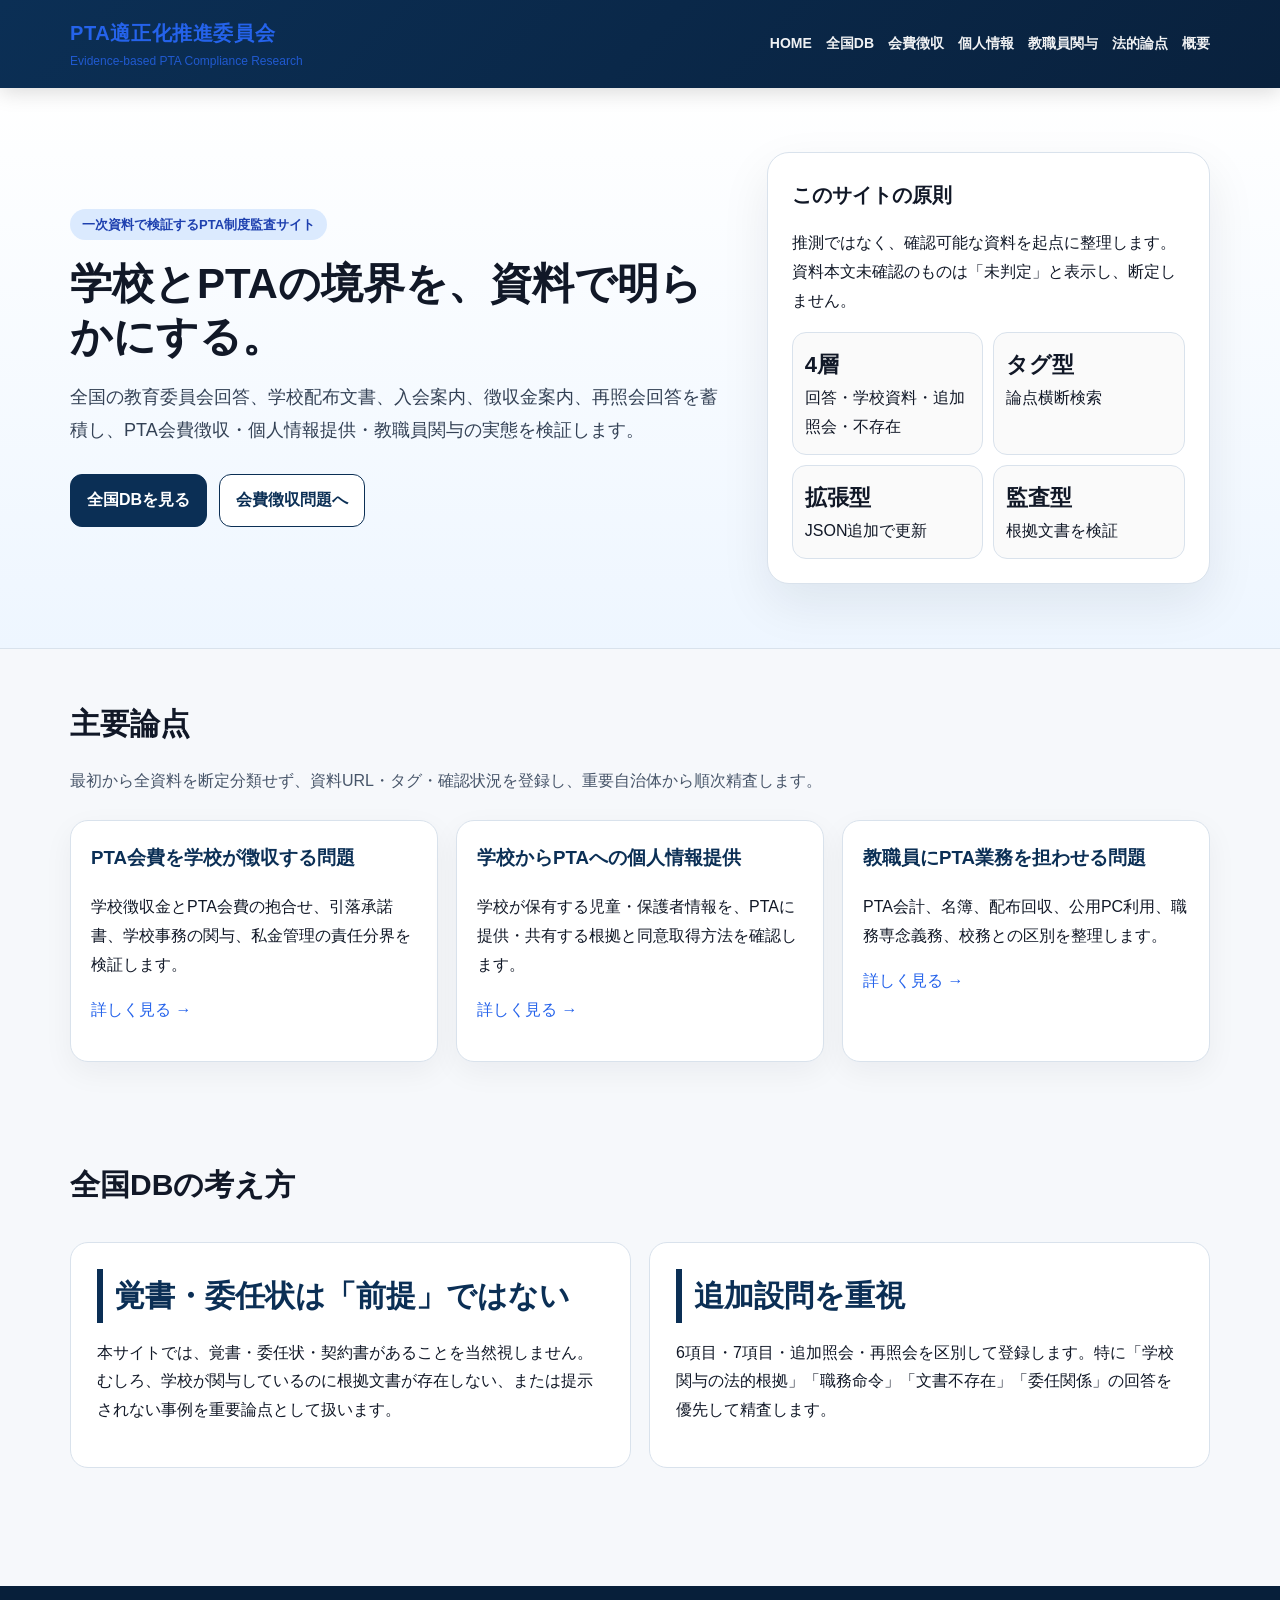
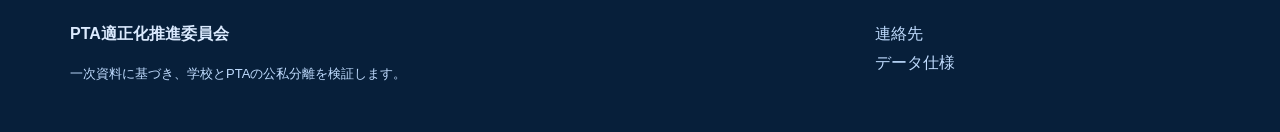
==== index.html @ 97c22751 "Add files via upload" ====
<!doctype html><html lang="ja"><head><meta charset="utf-8"><meta name="viewport" content="width=device-width,initial-scale=1"><title>PTA適正化推進委員会｜学校とPTAの境界を一次資料で検証</title><meta name="description" content="全国の教育委員会回答・学校配布文書・法令通知等に基づき、学校とPTAの公私分離を検証する研究サイトです。"><link rel="stylesheet" href="assets/style.css"></head><body><header class="site-header"><div class="container header-inner"><a class="brand" href="index.html"><span class="brand-title">PTA適正化推進委員会</span><span class="brand-sub">Evidence-based PTA Compliance Research</span></a><button class="nav-toggle">MENU</button><nav class="nav"><a href="index.html">HOME</a><a href="pages/database.html">全国DB</a><a href="pages/fee.html">会費徴収</a><a href="pages/privacy.html">個人情報</a><a href="pages/staff.html">教職員関与</a><a href="pages/legal.html">法的論点</a><a href="pages/contact.html">概要</a></nav></div></header><main><section class="hero"><div class="container hero-inner"><div><span class="eyebrow">一次資料で検証するPTA制度監査サイト</span><h1>学校とPTAの境界を、資料で明らかにする。</h1><p class="lead">全国の教育委員会回答、学校配布文書、入会案内、徴収金案内、再照会回答を蓄積し、PTA会費徴収・個人情報提供・教職員関与の実態を検証します。</p><div class="hero-actions"><a class="btn" href="pages/database.html">全国DBを見る</a><a class="btn secondary" href="pages/fee.html">会費徴収問題へ</a></div></div><aside class="hero-card"><h2>このサイトの原則</h2><p>推測ではなく、確認可能な資料を起点に整理します。資料本文未確認のものは「未判定」と表示し、断定しません。</p><div class="status-grid"><div class="status"><b>4層</b>回答・学校資料・追加照会・不存在</div><div class="status"><b>タグ型</b>論点横断検索</div><div class="status"><b>拡張型</b>JSON追加で更新</div><div class="status"><b>監査型</b>根拠文書を検証</div></div></aside></div></section><section class="section"><div class="container"><h2>主要論点</h2><p class="section-intro">最初から全資料を断定分類せず、資料URL・タグ・確認状況を登録し、重要自治体から順次精査します。</p><div class="cards"><article class="card"><h3>PTA会費を学校が徴収する問題</h3><p>学校徴収金とPTA会費の抱合せ、引落承諾書、学校事務の関与、私金管理の責任分界を検証します。</p><p><a href="pages/fee.html">詳しく見る →</a></p></article><article class="card"><h3>学校からPTAへの個人情報提供</h3><p>学校が保有する児童・保護者情報を、PTAに提供・共有する根拠と同意取得方法を確認します。</p><p><a href="pages/privacy.html">詳しく見る →</a></p></article><article class="card"><h3>教職員にPTA業務を担わせる問題</h3><p>PTA会計、名簿、配布回収、公用PC利用、職務専念義務、校務との区別を整理します。</p><p><a href="pages/staff.html">詳しく見る →</a></p></article></div></div></section><section class="section"><div class="container"><h2>全国DBの考え方</h2><div class="two-col"><div class="article"><h2>覚書・委任状は「前提」ではない</h2><p>本サイトでは、覚書・委任状・契約書があることを当然視しません。むしろ、学校が関与しているのに根拠文書が存在しない、または提示されない事例を重要論点として扱います。</p></div><div class="article"><h2>追加設問を重視</h2><p>6項目・7項目・追加照会・再照会を区別して登録します。特に「学校関与の法的根拠」「職務命令」「文書不存在」「委任関係」の回答を優先して精査します。</p></div></div></div></section></main><footer class="site-footer"><div class="container footer-inner"><div><b>PTA適正化推進委員会</b><p class="small">一次資料に基づき、学校とPTAの公私分離を検証します。</p></div><div><a href="pages/contact.html">連絡先</a><br><a href="data/schema.md">データ仕様</a></div></div></footer><script src="assets/app.js"></script></body></html>
---- assets/style.css ----
:root{--navy:#0b2f55;--navy2:#123f70;--blue:#2563eb;--sky:#eaf4ff;--ink:#111827;--muted:#6b7280;--line:#d9e2ec;--bg:#f6f8fb;--white:#fff;--red:#b91c1c;--amber:#b45309;--green:#047857;--black:#111827}*{box-sizing:border-box}body{margin:0;font-family:-apple-system,BlinkMacSystemFont,"Segoe UI","Noto Sans JP",sans-serif;color:var(--ink);background:var(--bg);line-height:1.8}a{color:var(--blue);text-decoration:none}a:hover{text-decoration:underline}.container{max-width:1180px;margin:auto;padding:0 20px}.site-header{background:linear-gradient(135deg,var(--navy),#09213d);color:#fff;position:sticky;top:0;z-index:20;box-shadow:0 4px 20px rgba(0,0,0,.15)}.header-inner{display:flex;align-items:center;justify-content:space-between;gap:20px;padding:15px 20px}.brand{display:flex;flex-direction:column}.brand-title{font-size:20px;font-weight:800;letter-spacing:.03em}.brand-sub{font-size:12px;opacity:.82}.nav-toggle{display:none;background:#fff;color:var(--navy);border:0;border-radius:999px;padding:8px 14px;font-weight:700}.nav{display:flex;gap:14px;align-items:center}.nav a{color:#fff;font-size:14px;font-weight:700;opacity:.94}.hero{background:linear-gradient(180deg,#fff,#eef6ff);border-bottom:1px solid var(--line)}.hero-inner{display:grid;grid-template-columns:1.2fr .8fr;gap:32px;align-items:center;padding:64px 20px}.eyebrow{display:inline-block;background:#dbeafe;color:#1e40af;border-radius:999px;padding:4px 12px;font-weight:800;font-size:13px}.hero h1{font-size:42px;line-height:1.25;margin:18px 0}.lead{font-size:18px;color:#334155}.hero-actions{display:flex;gap:12px;flex-wrap:wrap;margin-top:28px}.btn{display:inline-flex;align-items:center;justify-content:center;border-radius:12px;padding:11px 16px;font-weight:800;border:1px solid var(--navy);background:var(--navy);color:#fff}.btn.secondary{background:#fff;color:var(--navy)}.hero-card{background:#fff;border:1px solid var(--line);border-radius:22px;padding:24px;box-shadow:0 20px 50px rgba(15,23,42,.08)}.hero-card h2{margin-top:0;font-size:20px}.status-grid{display:grid;grid-template-columns:repeat(2,1fr);gap:10px}.status{border:1px solid var(--line);border-radius:14px;padding:12px;background:#fafafa}.status b{display:block;font-size:22px}.section{padding:48px 0}.section h2{font-size:30px;margin:0 0 10px}.section-intro{color:#475569;margin-bottom:24px}.cards{display:grid;grid-template-columns:repeat(3,1fr);gap:18px}.card{background:#fff;border:1px solid var(--line);border-radius:18px;padding:20px;box-shadow:0 10px 30px rgba(15,23,42,.05)}.card h3{margin-top:0;color:var(--navy)}.tag-list{display:flex;flex-wrap:wrap;gap:8px}.tag{display:inline-block;border-radius:999px;background:#eef2ff;color:#3730a3;font-size:12px;font-weight:800;padding:4px 10px}.risk-low{background:#d1fae5;color:#065f46}.risk-mid{background:#fef3c7;color:#92400e}.risk-high{background:#fee2e2;color:#991b1b}.risk-unknown{background:#e5e7eb;color:#374151}.table-wrap{overflow:auto;background:#fff;border:1px solid var(--line);border-radius:18px}table{border-collapse:collapse;width:100%;min-width:820px}th,td{padding:12px;border-bottom:1px solid var(--line);text-align:left;vertical-align:top;font-size:14px}th{background:#f1f5f9;color:#0f172a}.filters{display:flex;gap:10px;flex-wrap:wrap;margin:20px 0}.filters input,.filters select{padding:10px 12px;border:1px solid var(--line);border-radius:12px;background:#fff;min-width:180px}.page-title{background:#fff;border-bottom:1px solid var(--line)}.page-title .container{padding-top:42px;padding-bottom:36px}.page-title h1{margin:0;font-size:36px}.article{background:#fff;border:1px solid var(--line);border-radius:18px;padding:26px;margin:20px 0}.article h2{color:var(--navy);border-left:6px solid var(--navy);padding-left:12px}.notice{background:#fff7ed;border:1px solid #fed7aa;border-radius:16px;padding:16px}.site-footer{background:#071f3a;color:#dbeafe;margin-top:50px}.footer-inner{padding:34px 20px;display:grid;grid-template-columns:1.4fr .6fr;gap:24px}.footer-inner a{color:#bfdbfe}.small{font-size:13px;color:#64748b}.site-footer .small{color:#bfdbfe}.map-placeholder{height:360px;background:radial-gradient(circle at 30% 20%,#dbeafe,#fff 40%,#eff6ff);border:1px dashed #93c5fd;border-radius:18px;display:flex;align-items:center;justify-content:center;text-align:center;color:#1e3a8a;font-weight:800;padding:20px}.code{font-family:ui-monospace,SFMono-Regular,Menlo,Consolas,monospace;background:#0f172a;color:#e5e7eb;border-radius:14px;padding:16px;overflow:auto}.two-col{display:grid;grid-template-columns:1fr 1fr;gap:18px}.checklist li{margin:8px 0}.kbd{font-family:ui-monospace,SFMono-Regular,Menlo,Consolas,monospace;background:#e5e7eb;border-radius:6px;padding:2px 6px}@media(max-width:820px){.hero-inner,.cards,.two-col,.footer-inner{grid-template-columns:1fr}.nav{display:none;position:absolute;left:0;right:0;top:66px;background:#0b2f55;flex-direction:column;align-items:flex-start;padding:18px 20px}.nav.open{display:flex}.nav-toggle{display:block}.hero h1{font-size:32px}.header-inner{position:relative}.cards{gap:14px}}
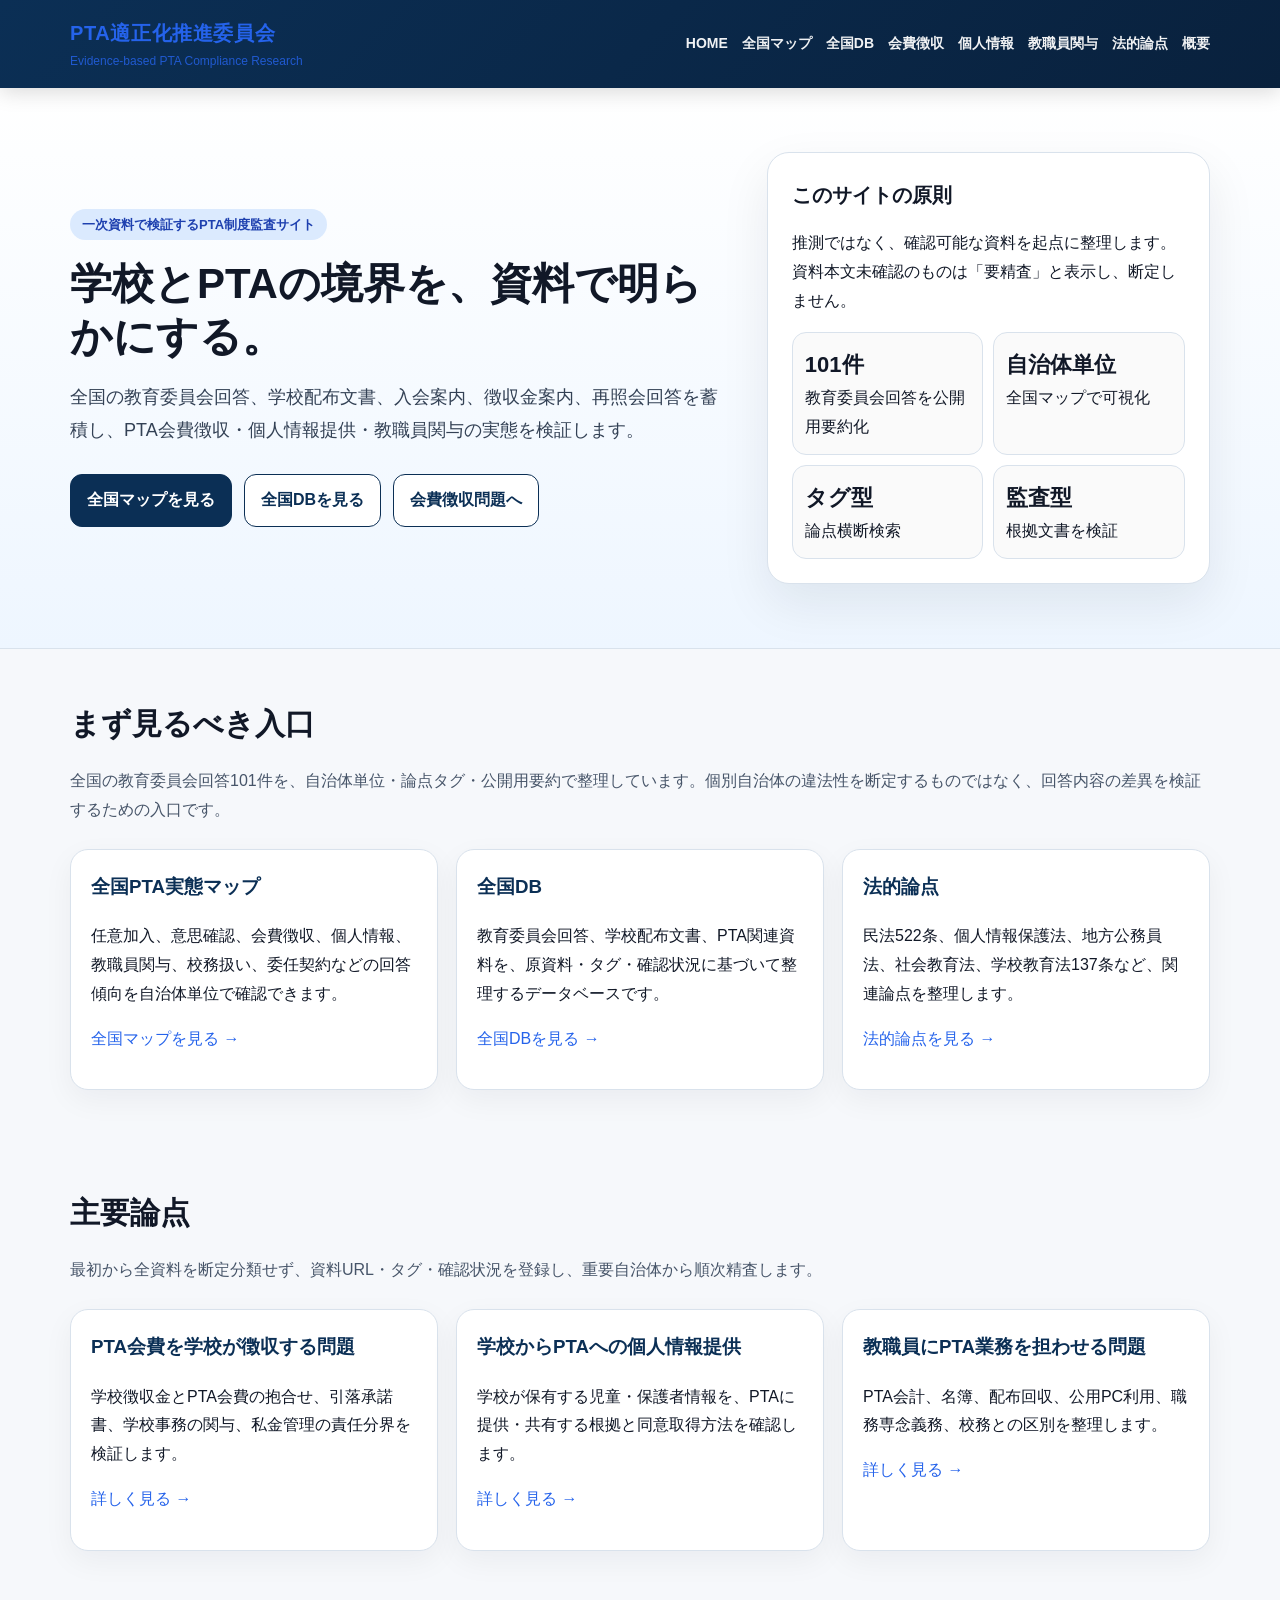
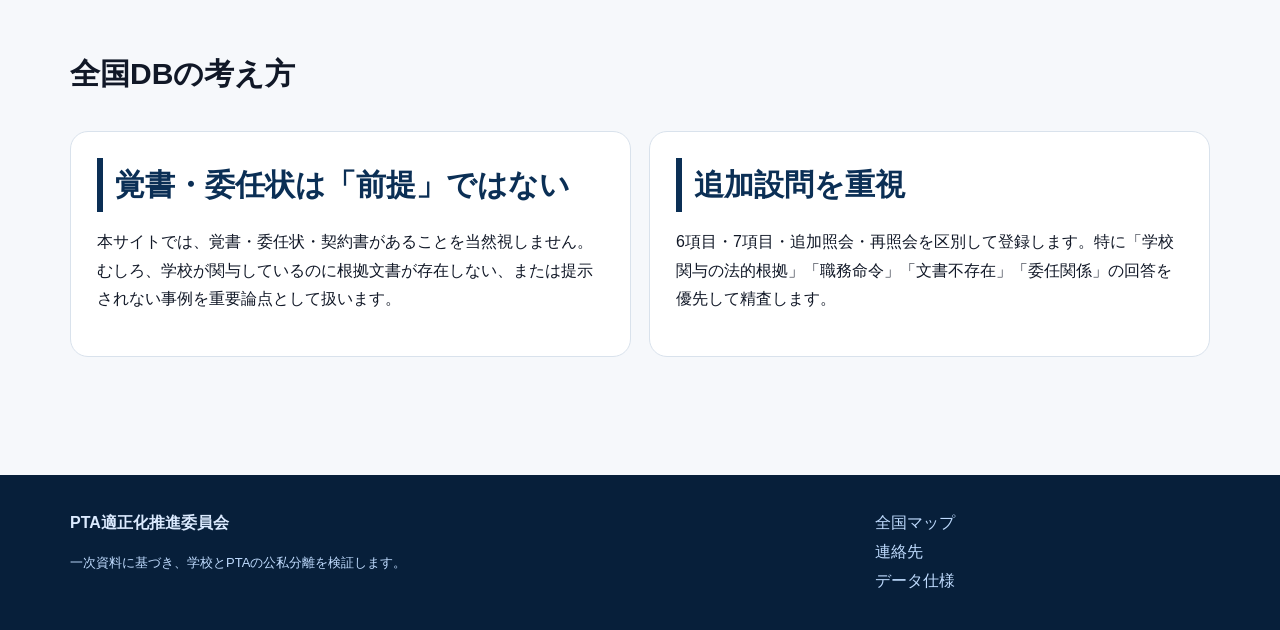
==== commit 73eb78b6: "Add national map entry point to homepage" ====
--- a/index.html
+++ b/index.html
@@ -1 +1 @@
-<!doctype html><html lang="ja"><head><meta charset="utf-8"><meta name="viewport" content="width=device-width,initial-scale=1"><title>PTA適正化推進委員会｜学校とPTAの境界を一次資料で検証</title><meta name="description" content="全国の教育委員会回答・学校配布文書・法令通知等に基づき、学校とPTAの公私分離を検証する研究サイトです。"><link rel="stylesheet" href="assets/style.css"></head><body><header class="site-header"><div class="container header-inner"><a class="brand" href="index.html"><span class="brand-title">PTA適正化推進委員会</span><span class="brand-sub">Evidence-based PTA Compliance Research</span></a><button class="nav-toggle">MENU</button><nav class="nav"><a href="index.html">HOME</a><a href="pages/database.html">全国DB</a><a href="pages/fee.html">会費徴収</a><a href="pages/privacy.html">個人情報</a><a href="pages/staff.html">教職員関与</a><a href="pages/legal.html">法的論点</a><a href="pages/contact.html">概要</a></nav></div></header><main><section class="hero"><div class="container hero-inner"><div><span class="eyebrow">一次資料で検証するPTA制度監査サイト</span><h1>学校とPTAの境界を、資料で明らかにする。</h1><p class="lead">全国の教育委員会回答、学校配布文書、入会案内、徴収金案内、再照会回答を蓄積し、PTA会費徴収・個人情報提供・教職員関与の実態を検証します。</p><div class="hero-actions"><a class="btn" href="pages/database.html">全国DBを見る</a><a class="btn secondary" href="pages/fee.html">会費徴収問題へ</a></div></div><aside class="hero-card"><h2>このサイトの原則</h2><p>推測ではなく、確認可能な資料を起点に整理します。資料本文未確認のものは「未判定」と表示し、断定しません。</p><div class="status-grid"><div class="status"><b>4層</b>回答・学校資料・追加照会・不存在</div><div class="status"><b>タグ型</b>論点横断検索</div><div class="status"><b>拡張型</b>JSON追加で更新</div><div class="status"><b>監査型</b>根拠文書を検証</div></div></aside></div></section><section class="section"><div class="container"><h2>主要論点</h2><p class="section-intro">最初から全資料を断定分類せず、資料URL・タグ・確認状況を登録し、重要自治体から順次精査します。</p><div class="cards"><article class="card"><h3>PTA会費を学校が徴収する問題</h3><p>学校徴収金とPTA会費の抱合せ、引落承諾書、学校事務の関与、私金管理の責任分界を検証します。</p><p><a href="pages/fee.html">詳しく見る →</a></p></article><article class="card"><h3>学校からPTAへの個人情報提供</h3><p>学校が保有する児童・保護者情報を、PTAに提供・共有する根拠と同意取得方法を確認します。</p><p><a href="pages/privacy.html">詳しく見る →</a></p></article><article class="card"><h3>教職員にPTA業務を担わせる問題</h3><p>PTA会計、名簿、配布回収、公用PC利用、職務専念義務、校務との区別を整理します。</p><p><a href="pages/staff.html">詳しく見る →</a></p></article></div></div></section><section class="section"><div class="container"><h2>全国DBの考え方</h2><div class="two-col"><div class="article"><h2>覚書・委任状は「前提」ではない</h2><p>本サイトでは、覚書・委任状・契約書があることを当然視しません。むしろ、学校が関与しているのに根拠文書が存在しない、または提示されない事例を重要論点として扱います。</p></div><div class="article"><h2>追加設問を重視</h2><p>6項目・7項目・追加照会・再照会を区別して登録します。特に「学校関与の法的根拠」「職務命令」「文書不存在」「委任関係」の回答を優先して精査します。</p></div></div></div></section></main><footer class="site-footer"><div class="container footer-inner"><div><b>PTA適正化推進委員会</b><p class="small">一次資料に基づき、学校とPTAの公私分離を検証します。</p></div><div><a href="pages/contact.html">連絡先</a><br><a href="data/schema.md">データ仕様</a></div></div></footer><script src="assets/app.js"></script></body></html>
+<!doctype html><html lang="ja"><head><meta charset="utf-8"><meta name="viewport" content="width=device-width,initial-scale=1"><title>PTA適正化推進委員会｜学校とPTAの境界を一次資料で検証</title><meta name="description" content="全国の教育委員会回答・学校配布文書・法令通知等に基づき、学校とPTAの公私分離を検証する研究サイトです。"><link rel="stylesheet" href="assets/style.css"></head><body><header class="site-header"><div class="container header-inner"><a class="brand" href="index.html"><span class="brand-title">PTA適正化推進委員会</span><span class="brand-sub">Evidence-based PTA Compliance Research</span></a><button class="nav-toggle">MENU</button><nav class="nav"><a href="index.html">HOME</a><a href="pages/map.html">全国マップ</a><a href="pages/database.html">全国DB</a><a href="pages/fee.html">会費徴収</a><a href="pages/privacy.html">個人情報</a><a href="pages/staff.html">教職員関与</a><a href="pages/legal.html">法的論点</a><a href="pages/contact.html">概要</a></nav></div></header><main><section class="hero"><div class="container hero-inner"><div><span class="eyebrow">一次資料で検証するPTA制度監査サイト</span><h1>学校とPTAの境界を、資料で明らかにする。</h1><p class="lead">全国の教育委員会回答、学校配布文書、入会案内、徴収金案内、再照会回答を蓄積し、PTA会費徴収・個人情報提供・教職員関与の実態を検証します。</p><div class="hero-actions"><a class="btn" href="pages/map.html">全国マップを見る</a><a class="btn secondary" href="pages/database.html">全国DBを見る</a><a class="btn secondary" href="pages/fee.html">会費徴収問題へ</a></div></div><aside class="hero-card"><h2>このサイトの原則</h2><p>推測ではなく、確認可能な資料を起点に整理します。資料本文未確認のものは「要精査」と表示し、断定しません。</p><div class="status-grid"><div class="status"><b>101件</b>教育委員会回答を公開用要約化</div><div class="status"><b>自治体単位</b>全国マップで可視化</div><div class="status"><b>タグ型</b>論点横断検索</div><div class="status"><b>監査型</b>根拠文書を検証</div></div></aside></div></section><section class="section"><div class="container"><h2>まず見るべき入口</h2><p class="section-intro">全国の教育委員会回答101件を、自治体単位・論点タグ・公開用要約で整理しています。個別自治体の違法性を断定するものではなく、回答内容の差異を検証するための入口です。</p><div class="cards"><article class="card"><h3>全国PTA実態マップ</h3><p>任意加入、意思確認、会費徴収、個人情報、教職員関与、校務扱い、委任契約などの回答傾向を自治体単位で確認できます。</p><p><a href="pages/map.html">全国マップを見る →</a></p></article><article class="card"><h3>全国DB</h3><p>教育委員会回答、学校配布文書、PTA関連資料を、原資料・タグ・確認状況に基づいて整理するデータベースです。</p><p><a href="pages/database.html">全国DBを見る →</a></p></article><article class="card"><h3>法的論点</h3><p>民法522条、個人情報保護法、地方公務員法、社会教育法、学校教育法137条など、関連論点を整理します。</p><p><a href="pages/legal.html">法的論点を見る →</a></p></article></div></div></section><section class="section"><div class="container"><h2>主要論点</h2><p class="section-intro">最初から全資料を断定分類せず、資料URL・タグ・確認状況を登録し、重要自治体から順次精査します。</p><div class="cards"><article class="card"><h3>PTA会費を学校が徴収する問題</h3><p>学校徴収金とPTA会費の抱合せ、引落承諾書、学校事務の関与、私金管理の責任分界を検証します。</p><p><a href="pages/fee.html">詳しく見る →</a></p></article><article class="card"><h3>学校からPTAへの個人情報提供</h3><p>学校が保有する児童・保護者情報を、PTAに提供・共有する根拠と同意取得方法を確認します。</p><p><a href="pages/privacy.html">詳しく見る →</a></p></article><article class="card"><h3>教職員にPTA業務を担わせる問題</h3><p>PTA会計、名簿、配布回収、公用PC利用、職務専念義務、校務との区別を整理します。</p><p><a href="pages/staff.html">詳しく見る →</a></p></article></div></div></section><section class="section"><div class="container"><h2>全国DBの考え方</h2><div class="two-col"><div class="article"><h2>覚書・委任状は「前提」ではない</h2><p>本サイトでは、覚書・委任状・契約書があることを当然視しません。むしろ、学校が関与しているのに根拠文書が存在しない、または提示されない事例を重要論点として扱います。</p></div><div class="article"><h2>追加設問を重視</h2><p>6項目・7項目・追加照会・再照会を区別して登録します。特に「学校関与の法的根拠」「職務命令」「文書不存在」「委任関係」の回答を優先して精査します。</p></div></div></div></section></main><footer class="site-footer"><div class="container footer-inner"><div><b>PTA適正化推進委員会</b><p class="small">一次資料に基づき、学校とPTAの公私分離を検証します。</p></div><div><a href="pages/map.html">全国マップ</a><br><a href="pages/contact.html">連絡先</a><br><a href="data/schema.md">データ仕様</a></div></div></footer><script src="assets/app.js"></script></body></html>
